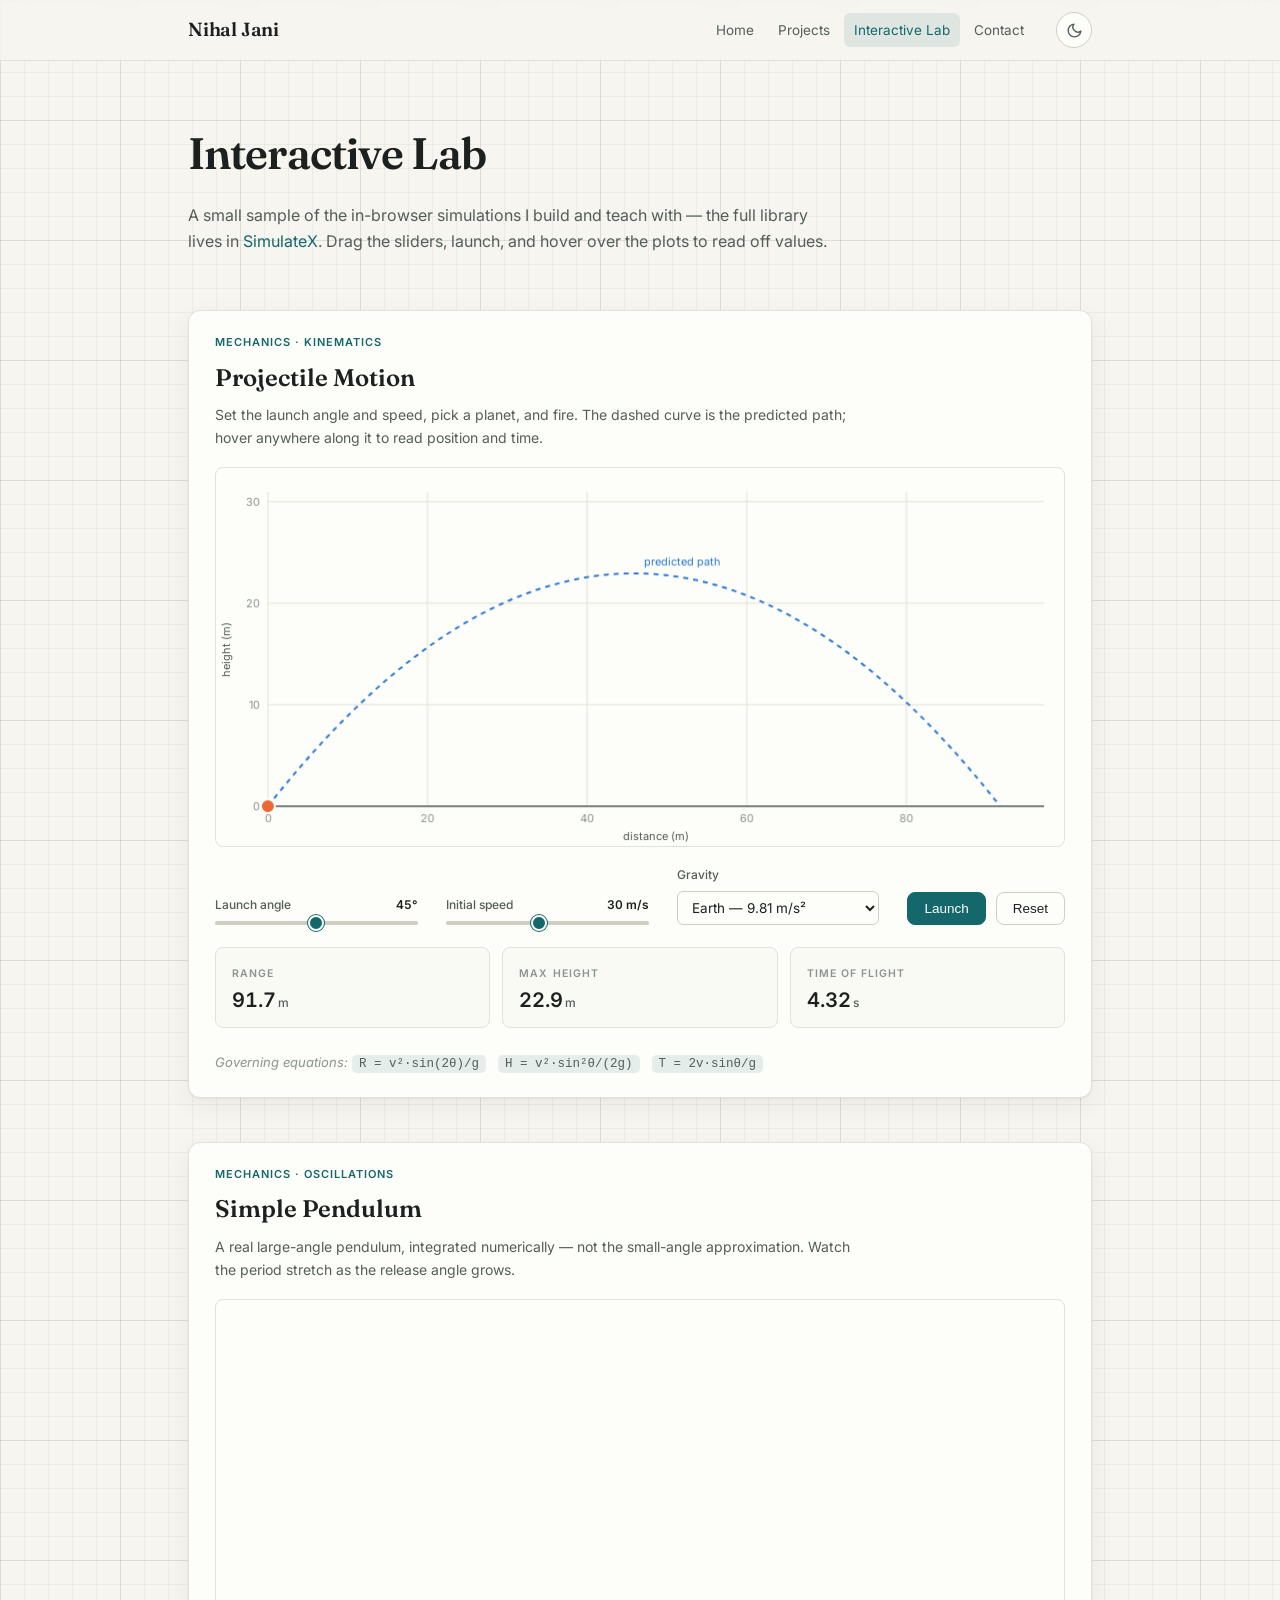
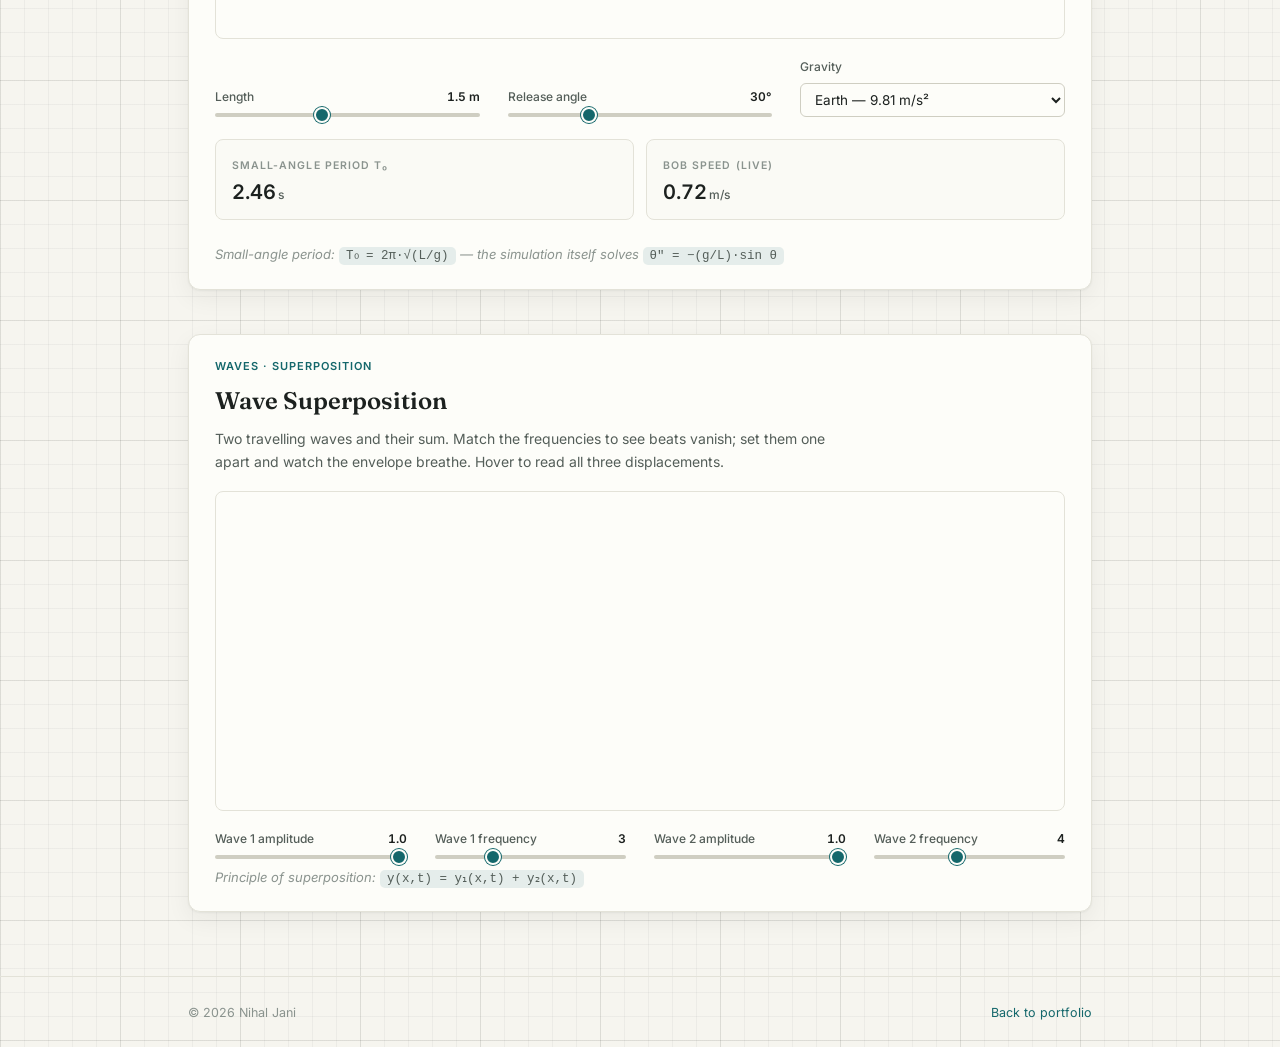
==== tools.html @ f0319551 "Add personal portfolio site with interactive physics lab Academic-style portfolio for Nihal Jani (Ab" ====
<!DOCTYPE html>
<html lang="en">
<head>
<meta charset="UTF-8" />
<meta name="viewport" content="width=device-width, initial-scale=1.0" />
<title>Interactive Lab — Nihal Jani</title>
<meta name="description" content="Interactive physics simulations by Nihal Jani: projectile motion, the simple pendulum, and wave superposition — the kind of tools used in class every day." />
<link rel="preconnect" href="https://fonts.googleapis.com" />
<link rel="preconnect" href="https://fonts.gstatic.com" crossorigin />
<link href="https://fonts.googleapis.com/css2?family=Fraunces:opsz,wght@9..144,400;9..144,600&family=Inter:wght@400;500;600&display=swap" rel="stylesheet" />
<link rel="stylesheet" href="assets/css/style.css" />
<script>
  (function () {
    var t = null;
    try { t = localStorage.getItem('theme'); } catch (e) {}
    if (!t) t = window.matchMedia('(prefers-color-scheme: dark)').matches ? 'dark' : 'light';
    if (t === 'dark') document.documentElement.setAttribute('data-theme', 'dark');
  })();
</script>
</head>
<body>

<header class="site-header">
  <div class="wrap">
    <a class="brand" href="index.html">Nihal Jani</a>
    <nav class="site-nav">
      <a href="index.html">Home</a>
      <a href="index.html#projects">Projects</a>
      <a href="tools.html" class="active">Interactive Lab</a>
      <a href="index.html#contact">Contact</a>
    </nav>
    <button class="theme-toggle" id="theme-toggle" aria-label="Toggle dark / light theme" title="Toggle theme">
      <svg class="icon-moon" viewBox="0 0 24 24" fill="none" stroke="currentColor" stroke-width="2" stroke-linecap="round" stroke-linejoin="round"><path d="M21 12.79A9 9 0 1 1 11.21 3 7 7 0 0 0 21 12.79z"/></svg>
      <svg class="icon-sun" viewBox="0 0 24 24" fill="none" stroke="currentColor" stroke-width="2" stroke-linecap="round" stroke-linejoin="round"><circle cx="12" cy="12" r="5"/><line x1="12" y1="1" x2="12" y2="3"/><line x1="12" y1="21" x2="12" y2="23"/><line x1="4.22" y1="4.22" x2="5.64" y2="5.64"/><line x1="18.36" y1="18.36" x2="19.78" y2="19.78"/><line x1="1" y1="12" x2="3" y2="12"/><line x1="21" y1="12" x2="23" y2="12"/><line x1="4.22" y1="19.78" x2="5.64" y2="18.36"/><line x1="18.36" y1="5.64" x2="19.78" y2="4.22"/></svg>
    </button>
  </div>
</header>

<main class="wrap">

  <div class="lab-intro">
    <h1>Interactive Lab</h1>
    <p>A small sample of the in-browser simulations I build and teach with — the full library lives in <a href="index.html#projects">SimulateX</a>. Drag the sliders, launch, and hover over the plots to read off values.</p>
  </div>

  <!-- ============ PROJECTILE MOTION ============ -->
  <div class="sim">
    <div class="sim-head">
      <div class="kind">Mechanics · Kinematics</div>
      <h2>Projectile Motion</h2>
      <p>Set the launch angle and speed, pick a planet, and fire. The dashed curve is the predicted path; hover anywhere along it to read position and time.</p>
    </div>
    <div class="sim-canvas-wrap">
      <canvas id="sim-projectile" aria-label="Projectile motion simulation"></canvas>
      <div class="sim-tip" id="pj-tip"></div>
    </div>
    <div class="sim-controls">
      <div class="ctl">
        <label for="pj-angle">Launch angle <output id="pj-angle-out">45°</output></label>
        <input type="range" id="pj-angle" min="10" max="80" step="1" value="45" />
      </div>
      <div class="ctl">
        <label for="pj-speed">Initial speed <output id="pj-speed-out">30 m/s</output></label>
        <input type="range" id="pj-speed" min="5" max="60" step="1" value="30" />
      </div>
      <div class="ctl">
        <label for="pj-gravity">Gravity</label>
        <select id="pj-gravity">
          <option value="9.81" selected>Earth — 9.81 m/s²</option>
          <option value="1.62">Moon — 1.62 m/s²</option>
          <option value="3.71">Mars — 3.71 m/s²</option>
          <option value="24.79">Jupiter — 24.79 m/s²</option>
        </select>
      </div>
      <div class="sim-actions">
        <button class="btn primary" id="pj-launch" type="button">Launch</button>
        <button class="btn" id="pj-reset" type="button">Reset</button>
      </div>
    </div>
    <div class="readouts">
      <div class="readout"><span class="r-label">Range</span><div class="r-value" id="pj-range">0<small>m</small></div></div>
      <div class="readout"><span class="r-label">Max height</span><div class="r-value" id="pj-height">0<small>m</small></div></div>
      <div class="readout"><span class="r-label">Time of flight</span><div class="r-value" id="pj-time">0<small>s</small></div></div>
    </div>
    <p class="formula">Governing equations: <code>R = v²·sin(2θ)/g</code> &nbsp; <code>H = v²·sin²θ/(2g)</code> &nbsp; <code>T = 2v·sinθ/g</code></p>
  </div>

  <!-- ============ PENDULUM ============ -->
  <div class="sim">
    <div class="sim-head">
      <div class="kind">Mechanics · Oscillations</div>
      <h2>Simple Pendulum</h2>
      <p>A real large-angle pendulum, integrated numerically — not the small-angle approximation. Watch the period stretch as the release angle grows.</p>
    </div>
    <div class="sim-canvas-wrap">
      <canvas id="sim-pendulum" aria-label="Simple pendulum simulation"></canvas>
    </div>
    <div class="sim-controls">
      <div class="ctl">
        <label for="pd-length">Length <output id="pd-length-out">1.5 m</output></label>
        <input type="range" id="pd-length" min="0.5" max="3" step="0.1" value="1.5" />
      </div>
      <div class="ctl">
        <label for="pd-angle">Release angle <output id="pd-angle-out">30°</output></label>
        <input type="range" id="pd-angle" min="5" max="90" step="1" value="30" />
      </div>
      <div class="ctl">
        <label for="pd-gravity">Gravity</label>
        <select id="pd-gravity">
          <option value="9.81" selected>Earth — 9.81 m/s²</option>
          <option value="1.62">Moon — 1.62 m/s²</option>
          <option value="3.71">Mars — 3.71 m/s²</option>
        </select>
      </div>
    </div>
    <div class="readouts">
      <div class="readout"><span class="r-label">Small-angle period T₀</span><div class="r-value" id="pd-period">0<small>s</small></div></div>
      <div class="readout"><span class="r-label">Bob speed (live)</span><div class="r-value" id="pd-energy">0<small>m/s</small></div></div>
    </div>
    <p class="formula">Small-angle period: <code>T₀ = 2π·√(L/g)</code> — the simulation itself solves <code>θ&#x2033; = −(g/L)·sin θ</code></p>
  </div>

  <!-- ============ WAVES ============ -->
  <div class="sim">
    <div class="sim-head">
      <div class="kind">Waves · Superposition</div>
      <h2>Wave Superposition</h2>
      <p>Two travelling waves and their sum. Match the frequencies to see beats vanish; set them one apart and watch the envelope breathe. Hover to read all three displacements.</p>
    </div>
    <div class="sim-canvas-wrap">
      <canvas id="sim-waves" aria-label="Wave superposition simulation"></canvas>
      <div class="sim-tip" id="wv-tip"></div>
    </div>
    <div class="sim-controls">
      <div class="ctl">
        <label for="wv-a1">Wave 1 amplitude <output id="wv-a1-out">1.0</output></label>
        <input type="range" id="wv-a1" min="0" max="1" step="0.1" value="1" />
      </div>
      <div class="ctl">
        <label for="wv-f1">Wave 1 frequency <output id="wv-f1-out">3</output></label>
        <input type="range" id="wv-f1" min="1" max="8" step="1" value="3" />
      </div>
      <div class="ctl">
        <label for="wv-a2">Wave 2 amplitude <output id="wv-a2-out">1.0</output></label>
        <input type="range" id="wv-a2" min="0" max="1" step="0.1" value="1" />
      </div>
      <div class="ctl">
        <label for="wv-f2">Wave 2 frequency <output id="wv-f2-out">4</output></label>
        <input type="range" id="wv-f2" min="1" max="8" step="1" value="4" />
      </div>
    </div>
    <p class="formula">Principle of superposition: <code>y(x,t) = y₁(x,t) + y₂(x,t)</code></p>
  </div>

  <div style="height:56px"></div>

</main>

<footer class="site-footer">
  <div class="wrap">
    <span>&copy; <span id="yr"></span> Nihal Jani</span>
    <span><a href="index.html">Back to portfolio</a></span>
  </div>
</footer>

<script src="assets/js/theme.js"></script>
<script src="assets/js/main.js"></script>
<script src="assets/js/sims.js"></script>
</body>
</html>
---- assets/css/style.css ----
/* ==========================================================================
   Nihal Jani — personal portfolio
   Theme: "Field Notes" — graph-paper light mode, chalkboard dark mode.
   ========================================================================== */

:root{
  --bg:#f6f5ef;
  --surface:#fdfdf9;
  --ink:#1c211f;
  --soft:#545e59;
  --faint:#8a938e;
  --rule:#e3e2d8;
  --rule-strong:#cfcec2;
  --accent:#14676b;
  --accent-soft:rgba(20,103,107,.10);
  --accent-2:#b4550a;
  --grid:rgba(28,33,31,.045);
  --grid-major:rgba(28,33,31,.08);
  --shadow:0 1px 2px rgba(28,33,31,.05),0 8px 24px rgba(28,33,31,.06);
  /* sim series (validated: light surface #fdfdf9) */
  --series-1:#2a78d6;
  --series-2:#1baf7a;
  --series-3:#eb6834;
  --series-4:#e34948;
  --serif:"Fraunces",Georgia,serif;
  --sans:"Inter",system-ui,-apple-system,"Segoe UI",sans-serif;
}
[data-theme="dark"]{
  --bg:#0e1213;
  --surface:#171b1e;
  --ink:#e9ece8;
  --soft:#a9b2ac;
  --faint:#717b76;
  --rule:#262c2d;
  --rule-strong:#39413f;
  --accent:#4cc4b4;
  --accent-soft:rgba(76,196,180,.12);
  --accent-2:#f0a35c;
  --grid:rgba(233,236,232,.045);
  --grid-major:rgba(233,236,232,.075);
  --shadow:0 1px 2px rgba(0,0,0,.35),0 10px 30px rgba(0,0,0,.35);
  /* sim series (validated: dark surface #171b1e) */
  --series-1:#3987e5;
  --series-2:#199e70;
  --series-3:#d95926;
  --series-4:#e66767;
}

*{box-sizing:border-box;margin:0;padding:0;}
html{scroll-behavior:smooth;}
section[id]{scroll-margin-top:76px;}
body{
  background:
    linear-gradient(var(--grid) 1px,transparent 1px),
    linear-gradient(90deg,var(--grid) 1px,transparent 1px),
    linear-gradient(var(--grid-major) 1px,transparent 1px),
    linear-gradient(90deg,var(--grid-major) 1px,transparent 1px),
    var(--bg);
  background-size:24px 24px,24px 24px,120px 120px,120px 120px;
  color:var(--ink);
  font-family:var(--sans);
  font-size:16px;line-height:1.65;
  -webkit-font-smoothing:antialiased;
  transition:background-color .3s,color .3s;
}
a{color:var(--accent);text-decoration:none;}
a:hover{text-decoration:underline;text-underline-offset:3px;}
::selection{background:var(--accent-soft);}

.wrap{max-width:960px;margin:0 auto;padding:0 28px;}

/* ---------- header ---------- */
.site-header{
  position:sticky;top:0;z-index:50;
  background:color-mix(in srgb,var(--bg) 84%,transparent);
  backdrop-filter:blur(10px);-webkit-backdrop-filter:blur(10px);
  border-bottom:1px solid var(--rule);
}
.site-header .wrap{display:flex;align-items:center;gap:22px;height:60px;}
.brand{font-family:var(--serif);font-weight:600;font-size:19px;color:var(--ink);letter-spacing:-.01em;}
.brand:hover{text-decoration:none;color:var(--accent);}
.site-nav{display:flex;gap:4px;margin-left:auto;flex-wrap:wrap;}
.site-nav a{
  font-size:13.5px;color:var(--soft);padding:6px 10px;border-radius:6px;
}
.site-nav a:hover{color:var(--ink);background:var(--accent-soft);text-decoration:none;}
.site-nav a.active{color:var(--accent);background:var(--accent-soft);}
.theme-toggle{
  border:1px solid var(--rule-strong);background:var(--surface);color:var(--soft);
  width:36px;height:36px;border-radius:50%;cursor:pointer;flex:none;
  display:grid;place-items:center;transition:transform .2s,color .2s,border-color .2s;
}
.theme-toggle:hover{color:var(--accent);border-color:var(--accent);transform:rotate(15deg);}
.theme-toggle svg{width:17px;height:17px;}
[data-theme="dark"] .icon-moon{display:none;}
:not([data-theme="dark"]) .icon-sun{display:none;}
[data-theme="dark"] .icon-sun{display:block;}

/* ---------- hero ---------- */
.hero{position:relative;overflow:hidden;border-bottom:1px solid var(--rule);}
.hero-canvas{position:absolute;inset:0;width:100%;height:100%;pointer-events:none;}
.hero .wrap{position:relative;padding-top:84px;padding-bottom:72px;}
.hero-kicker{font-size:11.5px;letter-spacing:.14em;text-transform:uppercase;color:var(--accent);font-weight:600;margin-bottom:14px;}
.hero h1{font-family:var(--serif);font-weight:600;font-size:clamp(40px,7vw,64px);line-height:1.04;letter-spacing:-.02em;}
.hero-roles{margin-top:18px;font-size:17px;color:var(--soft);max-width:560px;}
.hero-roles b{color:var(--ink);font-weight:600;}
.hero-cta{margin-top:28px;display:flex;gap:12px;flex-wrap:wrap;}
.btn{
  display:inline-flex;align-items:center;gap:8px;font-size:14px;font-weight:500;
  padding:10px 18px;border-radius:8px;border:1px solid var(--rule-strong);
  background:var(--surface);color:var(--ink);transition:border-color .2s,transform .15s;
}
.btn:hover{text-decoration:none;border-color:var(--accent);transform:translateY(-1px);}
.btn.primary{background:var(--accent);border-color:var(--accent);color:#fff;}
[data-theme="dark"] .btn.primary{color:#0e1213;}
.btn.primary:hover{filter:brightness(1.08);}

/* ---------- sections ---------- */
.section{padding:56px 0;border-bottom:1px solid var(--rule);}
.section:last-of-type{border-bottom:none;}
.section-head{display:flex;align-items:baseline;gap:14px;margin-bottom:30px;}
.section-head h2{font-family:var(--serif);font-size:26px;font-weight:600;letter-spacing:-.01em;}
.section-head .num{font-size:12px;color:var(--faint);font-variant-numeric:tabular-nums;}
.section-head::after{content:"";flex:1;height:1px;background:var(--rule);}

.about-2col{display:grid;grid-template-columns:1fr 210px;gap:40px;align-items:start;}
.prose p{margin-bottom:16px;color:var(--soft);}
.prose p:last-child{margin-bottom:0;}
.prose strong{color:var(--ink);font-weight:600;}
.lead{font-family:var(--serif);font-size:22px;line-height:1.5;color:var(--ink)!important;}
.portrait{
  width:100%;aspect-ratio:4/5;border-radius:10px;overflow:hidden;
  background:linear-gradient(160deg,var(--surface),var(--rule));
  border:1px solid var(--rule-strong);box-shadow:var(--shadow);
  display:grid;place-items:center;color:var(--faint);font-size:11.5px;
  letter-spacing:.04em;text-align:center;padding:14px;
}
.portrait img{width:100%;height:100%;object-fit:cover;display:block;}

.entry{padding:20px 0;border-top:1px solid var(--rule);display:grid;grid-template-columns:140px 1fr;gap:24px;}
.entry:first-child{border-top:none;padding-top:0;}
.entry .when{font-size:13px;color:var(--faint);font-variant-numeric:tabular-nums;padding-top:4px;}
.entry h3{font-family:var(--serif);font-size:19px;font-weight:600;margin-bottom:3px;}
.entry .where{font-size:14px;color:var(--soft);margin-bottom:7px;}
.entry .what p{font-size:14.5px;color:var(--soft);}

.facts{list-style:none;display:flex;flex-direction:column;gap:14px;}
.facts li{padding-left:22px;position:relative;font-size:15px;color:var(--soft);}
.facts li::before{content:"";position:absolute;left:0;top:11px;width:7px;height:7px;border-radius:50%;background:var(--accent);}
.facts li b{color:var(--ink);font-weight:600;}

/* ---------- project cards ---------- */
.projects{display:grid;grid-template-columns:1fr 1fr;gap:18px;}
.proj{
  border:1px solid var(--rule);border-radius:10px;padding:24px;background:var(--surface);
  box-shadow:var(--shadow);transition:border-color .2s,transform .2s;
}
.proj:hover{border-color:var(--accent);transform:translateY(-2px);}
.proj .kind{font-size:11px;letter-spacing:.09em;text-transform:uppercase;color:var(--accent);font-weight:600;margin-bottom:10px;}
.proj h3{font-family:var(--serif);font-size:20px;font-weight:600;margin-bottom:8px;}
.proj p{font-size:14px;color:var(--soft);}
.earlier{margin-top:6px;font-size:14px;color:var(--soft);grid-column:1/-1;}
.earlier b{color:var(--ink);font-weight:500;}

/* ---------- contact / footer ---------- */
.contact-grid{display:grid;grid-template-columns:repeat(auto-fit,minmax(200px,1fr));gap:22px;}
.contact-grid .label{font-size:10.5px;letter-spacing:.12em;text-transform:uppercase;color:var(--faint);display:block;margin-bottom:6px;font-weight:600;}
.contact-grid div{font-size:15px;color:var(--soft);}
.site-footer{border-top:1px solid var(--rule);padding:26px 0;font-size:12.5px;color:var(--faint);}
.site-footer .wrap{display:flex;justify-content:space-between;gap:14px;flex-wrap:wrap;}

/* ---------- reveal animation ---------- */
.fade{opacity:0;transform:translateY(12px);transition:opacity .6s ease,transform .6s ease;}
.fade.in{opacity:1;transform:none;}

/* ==========================================================================
   Interactive lab (tools.html)
   ========================================================================== */
.lab-intro{padding:56px 0 12px;}
.lab-intro h1{font-family:var(--serif);font-size:clamp(32px,5vw,44px);font-weight:600;letter-spacing:-.02em;margin-bottom:12px;}
.lab-intro p{color:var(--soft);max-width:640px;}

.sim{margin:44px 0 8px;border:1px solid var(--rule);border-radius:12px;background:var(--surface);box-shadow:var(--shadow);overflow:hidden;}
.sim-head{padding:22px 26px 0;}
.sim-head .kind{font-size:11px;letter-spacing:.09em;text-transform:uppercase;color:var(--accent);font-weight:600;margin-bottom:6px;}
.sim-head h2{font-family:var(--serif);font-size:24px;font-weight:600;margin-bottom:6px;}
.sim-head p{font-size:14px;color:var(--soft);max-width:640px;}
.sim-canvas-wrap{position:relative;margin:18px 26px 0;}
.sim canvas{display:block;width:100%;border:1px solid var(--rule);border-radius:8px;background:var(--surface);}
.sim-tip{
  position:absolute;pointer-events:none;background:var(--ink);color:var(--bg);
  font-size:12px;line-height:1.45;padding:7px 10px;border-radius:6px;white-space:nowrap;
  transform:translate(-50%,calc(-100% - 10px));opacity:0;transition:opacity .12s;
  font-variant-numeric:tabular-nums;box-shadow:var(--shadow);z-index:5;
}
.sim-tip.show{opacity:1;}

.sim-controls{display:flex;flex-wrap:wrap;gap:18px 28px;padding:18px 26px 8px;align-items:end;}
.ctl{display:flex;flex-direction:column;gap:6px;min-width:170px;flex:1;}
.ctl label{font-size:12px;color:var(--soft);font-weight:500;display:flex;justify-content:space-between;gap:10px;}
.ctl label output{color:var(--ink);font-weight:600;font-variant-numeric:tabular-nums;}
.ctl input[type=range]{
  -webkit-appearance:none;appearance:none;width:100%;height:4px;border-radius:2px;
  background:var(--rule-strong);outline:none;cursor:pointer;
}
.ctl input[type=range]::-webkit-slider-thumb{
  -webkit-appearance:none;appearance:none;width:16px;height:16px;border-radius:50%;
  background:var(--accent);border:2px solid var(--surface);box-shadow:0 0 0 1px var(--accent);
}
.ctl input[type=range]::-moz-range-thumb{
  width:14px;height:14px;border-radius:50%;background:var(--accent);
  border:2px solid var(--surface);box-shadow:0 0 0 1px var(--accent);
}
.ctl select{
  font:inherit;font-size:13.5px;color:var(--ink);background:var(--surface);
  border:1px solid var(--rule-strong);border-radius:6px;padding:7px 10px;cursor:pointer;
}
.sim-actions{display:flex;gap:10px;flex:none;}
.sim-actions .btn{font-size:13.5px;padding:8px 16px;}

.readouts{display:flex;flex-wrap:wrap;gap:12px;padding:14px 26px 24px;}
.readout{
  border:1px solid var(--rule);border-radius:8px;padding:10px 16px;min-width:130px;flex:1;
  background:color-mix(in srgb,var(--surface) 60%,var(--bg));
}
.readout .r-label{font-size:10.5px;letter-spacing:.1em;text-transform:uppercase;color:var(--faint);font-weight:600;}
.readout .r-value{font-size:20px;font-weight:600;color:var(--ink);font-variant-numeric:tabular-nums;}
.readout .r-value small{font-size:12px;color:var(--soft);font-weight:500;margin-left:2px;}

.formula{padding:0 26px 22px;font-size:13px;color:var(--faint);font-style:italic;}
.formula code{font-style:normal;font-family:ui-monospace,SFMono-Regular,Menlo,monospace;font-size:12.5px;color:var(--soft);background:var(--accent-soft);padding:2px 7px;border-radius:5px;}

/* ---------- responsive ---------- */
@media(max-width:860px){
  .about-2col{grid-template-columns:1fr;gap:24px;}
  .portrait{max-width:210px;order:-1;}
  .projects{grid-template-columns:1fr;}
  .entry{grid-template-columns:1fr;gap:4px;}
  .entry .when{padding-top:0;}
  .site-header .wrap{height:auto;padding-top:10px;padding-bottom:10px;flex-wrap:wrap;gap:8px 14px;}
  .site-nav{margin-left:0;width:100%;order:3;}
  .theme-toggle{margin-left:auto;}
  .sim-canvas-wrap,.sim-controls,.readouts,.formula{margin-left:0;margin-right:0;}
  .sim-canvas-wrap{margin:16px 16px 0;}
  .sim-controls{padding:16px 16px 6px;}
  .readouts{padding:12px 16px 20px;}
  .formula{padding:0 16px 20px;}
}
@media(prefers-reduced-motion:reduce){
  *{transition:none!important;animation:none!important;scroll-behavior:auto!important;}
  .fade{opacity:1;transform:none;}
}
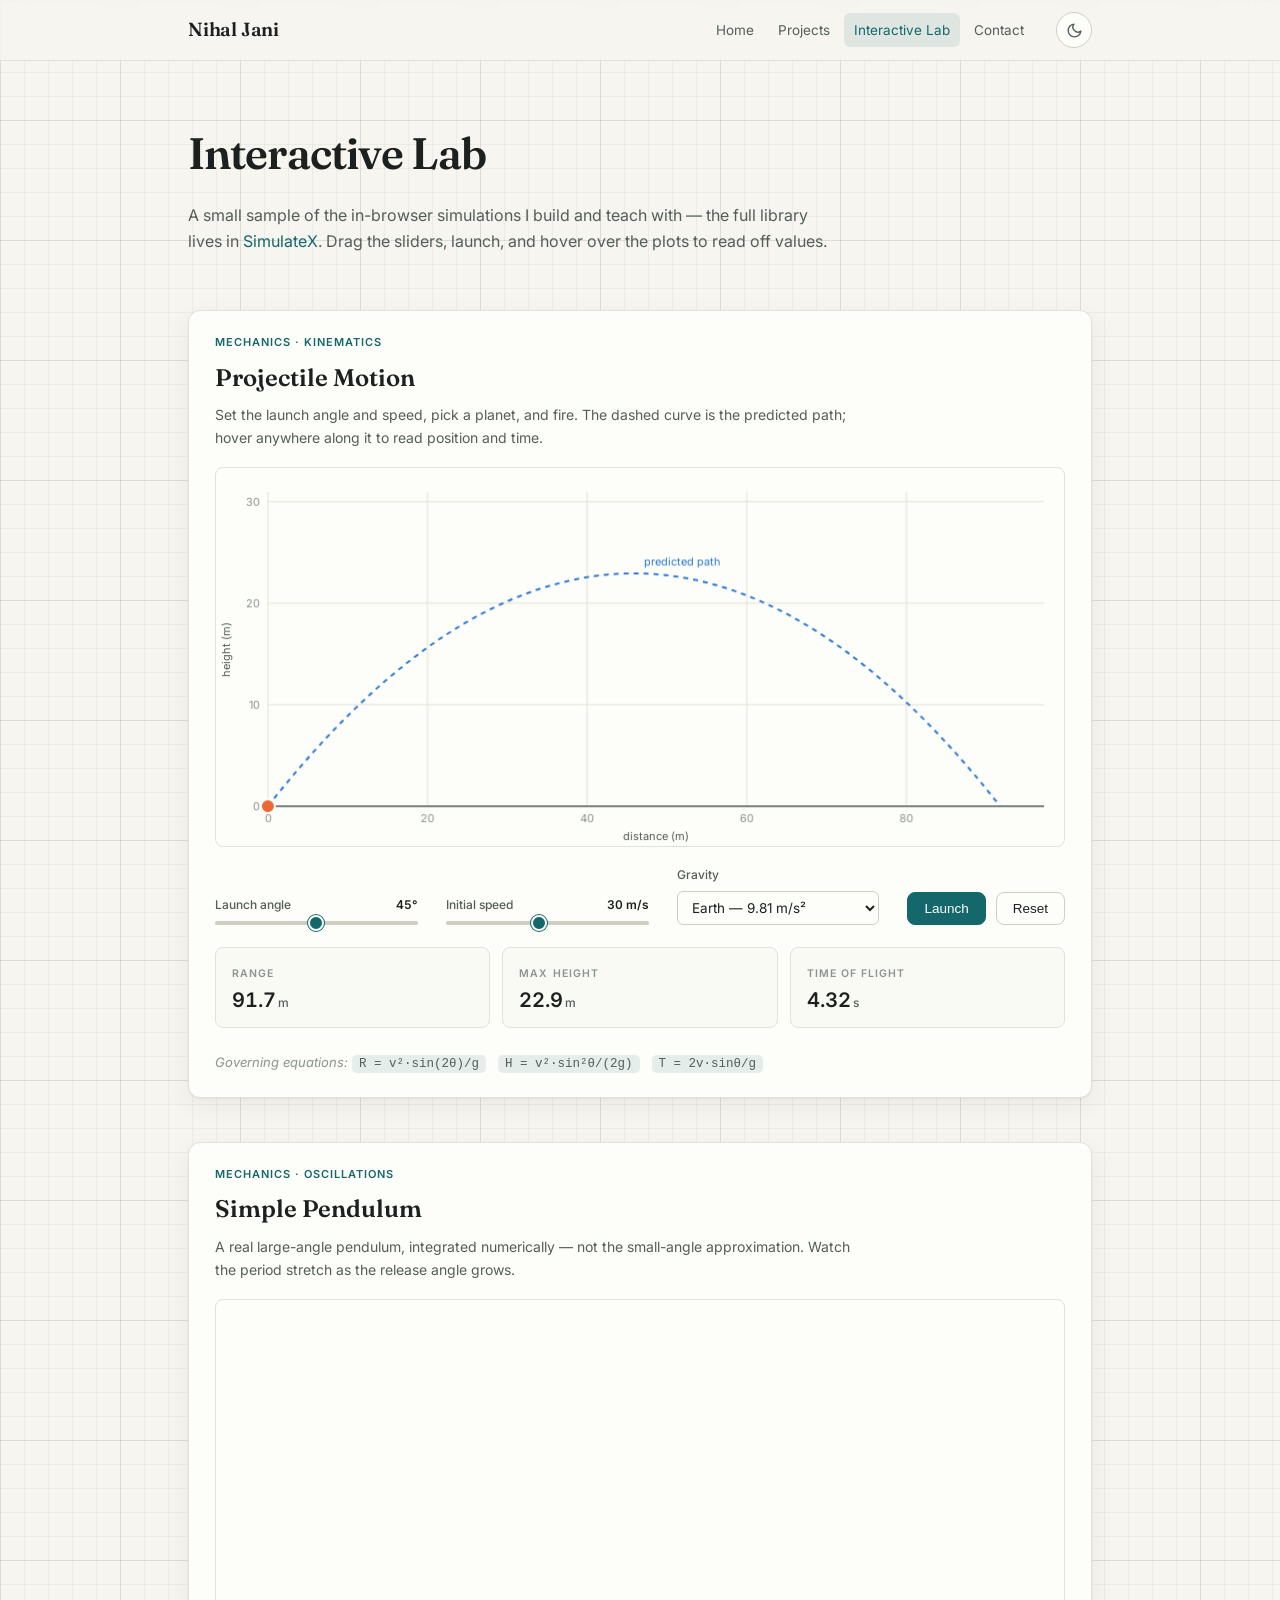
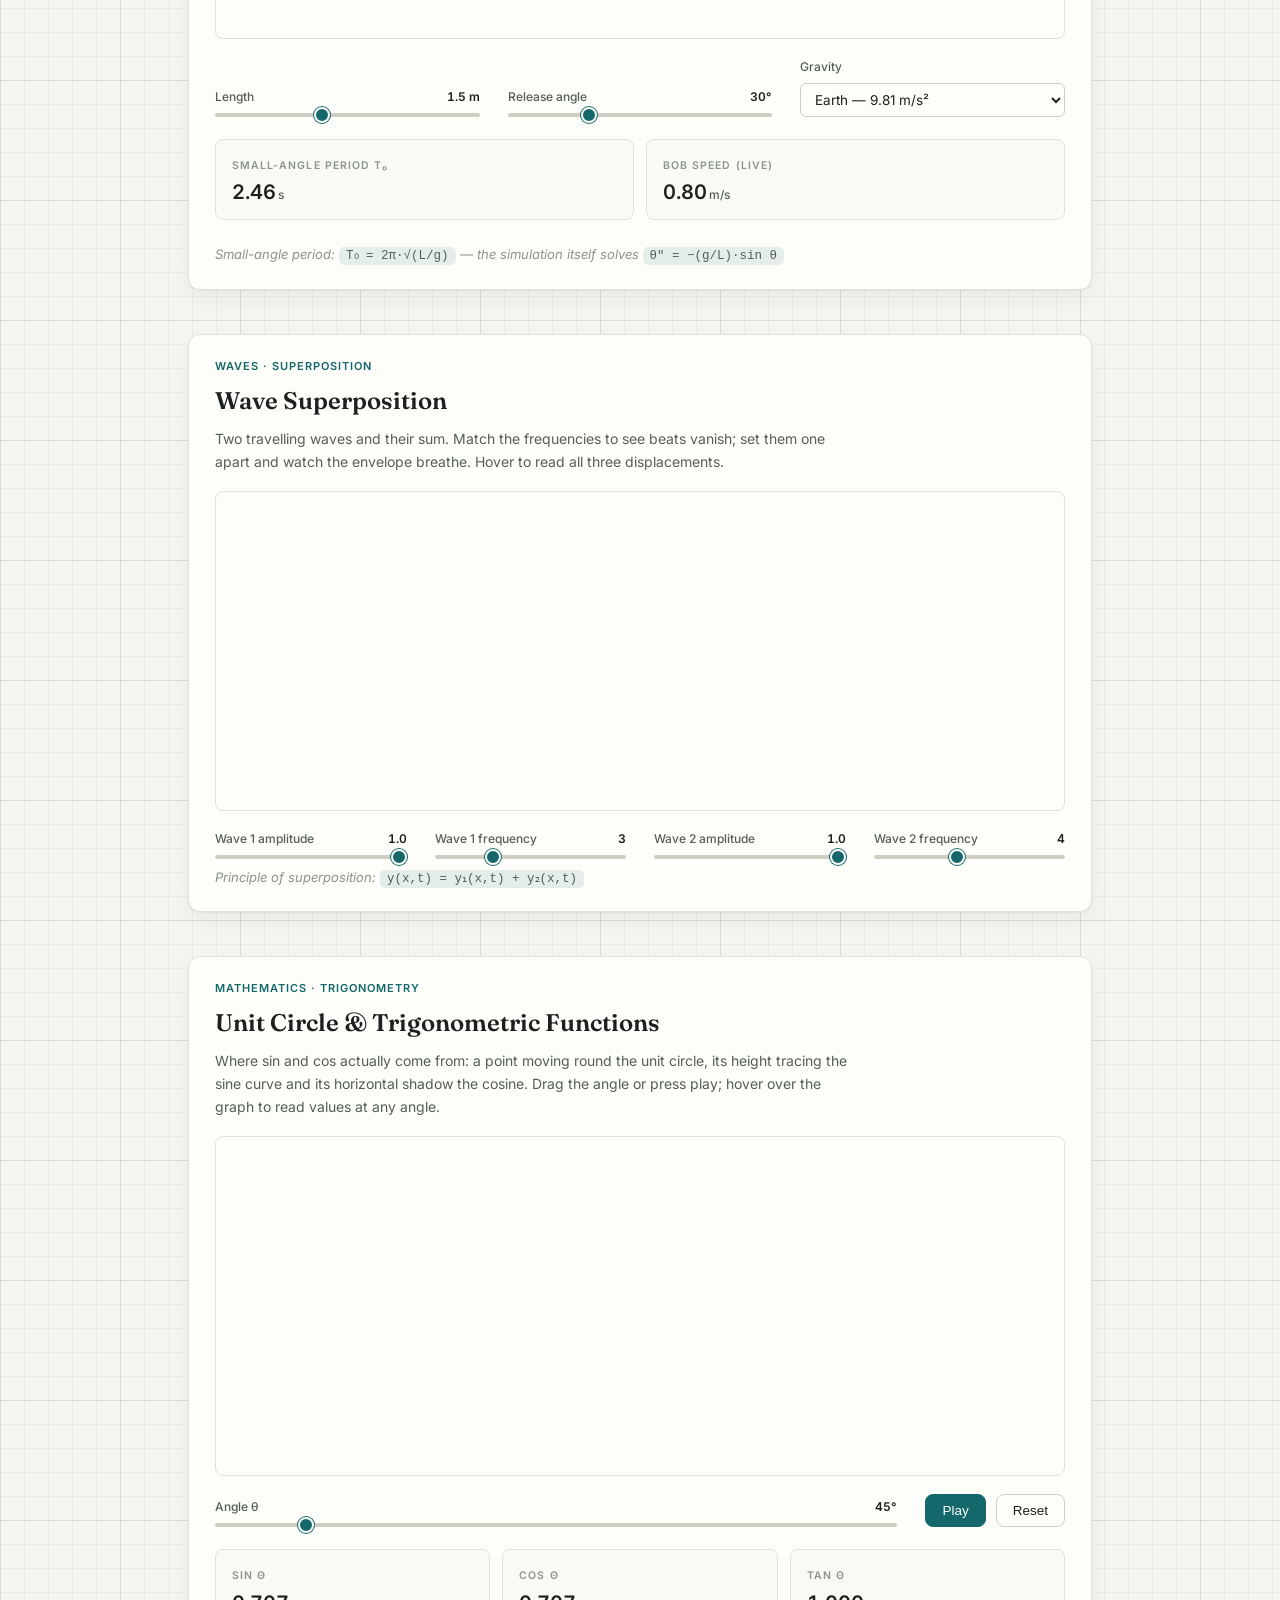
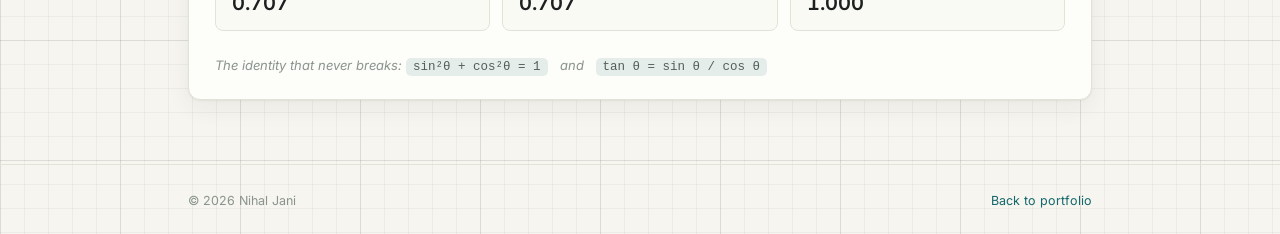
==== commit 94c39402: "Add unit circle & trig functions maths simulation A point moving round the unit circle traces the si" ====
--- a/tools.html
+++ b/tools.html
@@ -152,6 +152,35 @@
     <p class="formula">Principle of superposition: <code>y(x,t) = y₁(x,t) + y₂(x,t)</code></p>
   </div>
 
+  <!-- ============ UNIT CIRCLE ============ -->
+  <div class="sim">
+    <div class="sim-head">
+      <div class="kind">Mathematics · Trigonometry</div>
+      <h2>Unit Circle &amp; Trigonometric Functions</h2>
+      <p>Where sin and cos actually come from: a point moving round the unit circle, its height tracing the sine curve and its horizontal shadow the cosine. Drag the angle or press play; hover over the graph to read values at any angle.</p>
+    </div>
+    <div class="sim-canvas-wrap">
+      <canvas id="sim-circle" aria-label="Unit circle and trigonometric functions simulation"></canvas>
+      <div class="sim-tip" id="uc-tip"></div>
+    </div>
+    <div class="sim-controls">
+      <div class="ctl">
+        <label for="uc-theta">Angle θ <output id="uc-theta-out">45°</output></label>
+        <input type="range" id="uc-theta" min="0" max="360" step="1" value="45" />
+      </div>
+      <div class="sim-actions">
+        <button class="btn primary" id="uc-play" type="button">Play</button>
+        <button class="btn" id="uc-reset" type="button">Reset</button>
+      </div>
+    </div>
+    <div class="readouts">
+      <div class="readout"><span class="r-label">sin θ</span><div class="r-value" id="uc-sin">0<small>&nbsp;</small></div></div>
+      <div class="readout"><span class="r-label">cos θ</span><div class="r-value" id="uc-cos">0<small>&nbsp;</small></div></div>
+      <div class="readout"><span class="r-label">tan θ</span><div class="r-value" id="uc-tan">0<small>&nbsp;</small></div></div>
+    </div>
+    <p class="formula">The identity that never breaks: <code>sin²θ + cos²θ = 1</code> &nbsp; and &nbsp; <code>tan θ = sin θ / cos θ</code></p>
+  </div>
+
   <div style="height:56px"></div>
 
 </main>
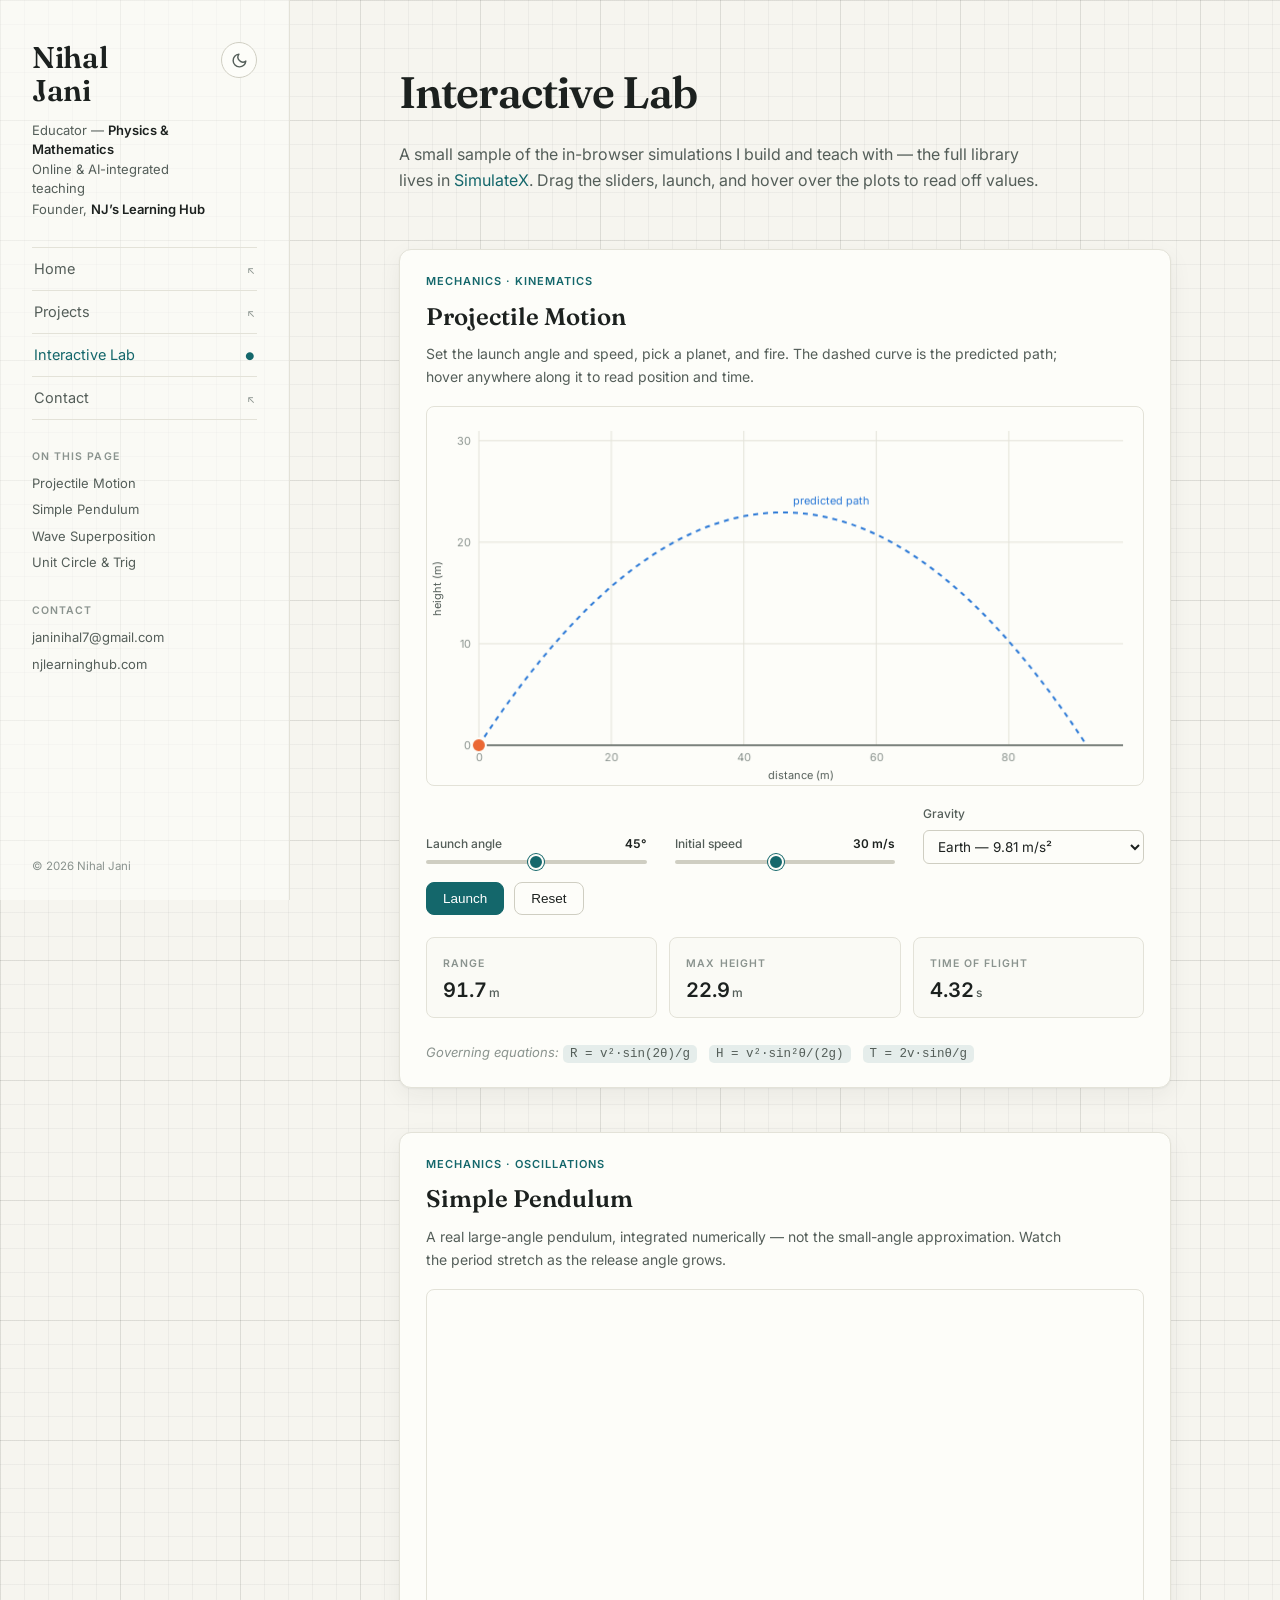
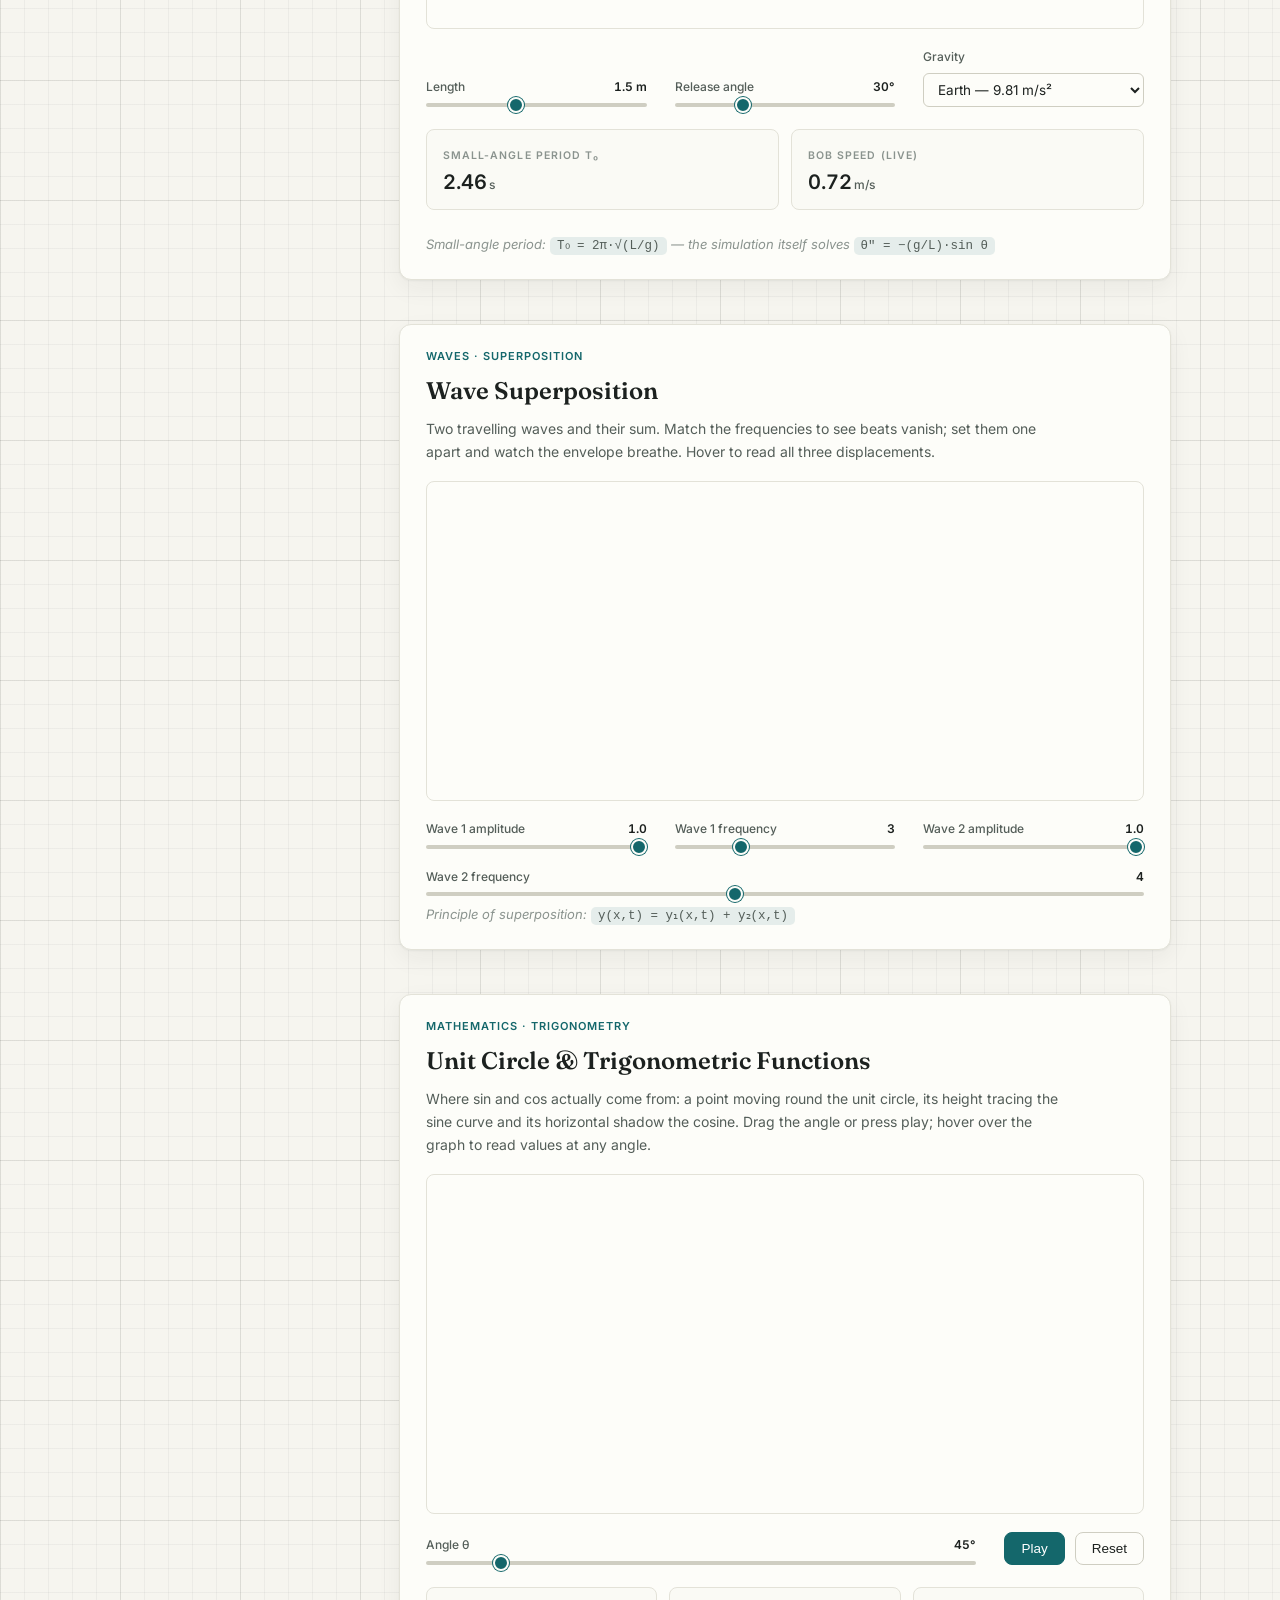
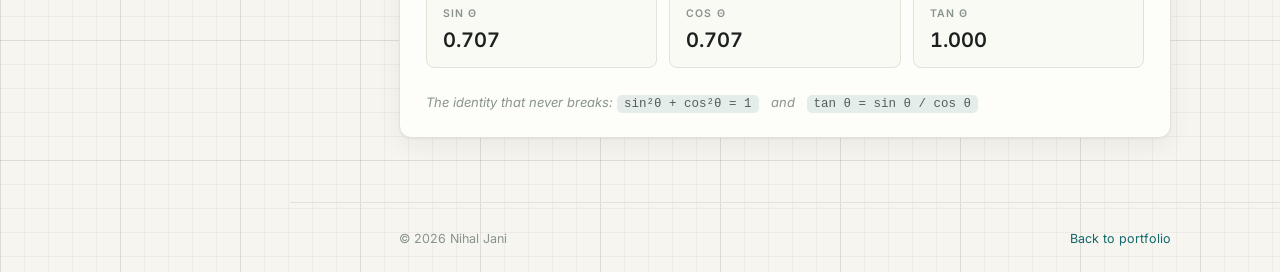
==== commit f41ddfb8: "Replace sticky top header with fixed left sidebar The navigation now lives in a fixed left rail carr" ====
--- a/tools.html
+++ b/tools.html
@@ -20,23 +20,53 @@
 </head>
 <body>
 
-<header class="site-header">
-  <div class="wrap">
-    <a class="brand" href="index.html">Nihal Jani</a>
-    <nav class="site-nav">
-      <a href="index.html">Home</a>
-      <a href="index.html#projects">Projects</a>
-      <a href="tools.html" class="active">Interactive Lab</a>
-      <a href="index.html#contact">Contact</a>
-    </nav>
+<aside class="rail">
+  <div class="rail-top">
+    <div>
+      <a class="rail-name" href="index.html">Nihal<br/>Jani</a>
+      <div class="rail-roles">
+        <div>Educator &mdash; <b>Physics &amp; Mathematics</b></div>
+        <div>Online &amp; AI-integrated teaching</div>
+        <div>Founder, <b>NJ&rsquo;s Learning Hub</b></div>
+      </div>
+    </div>
     <button class="theme-toggle" id="theme-toggle" aria-label="Toggle dark / light theme" title="Toggle theme">
       <svg class="icon-moon" viewBox="0 0 24 24" fill="none" stroke="currentColor" stroke-width="2" stroke-linecap="round" stroke-linejoin="round"><path d="M21 12.79A9 9 0 1 1 11.21 3 7 7 0 0 0 21 12.79z"/></svg>
       <svg class="icon-sun" viewBox="0 0 24 24" fill="none" stroke="currentColor" stroke-width="2" stroke-linecap="round" stroke-linejoin="round"><circle cx="12" cy="12" r="5"/><line x1="12" y1="1" x2="12" y2="3"/><line x1="12" y1="21" x2="12" y2="23"/><line x1="4.22" y1="4.22" x2="5.64" y2="5.64"/><line x1="18.36" y1="18.36" x2="19.78" y2="19.78"/><line x1="1" y1="12" x2="3" y2="12"/><line x1="21" y1="12" x2="23" y2="12"/><line x1="4.22" y1="19.78" x2="5.64" y2="18.36"/><line x1="18.36" y1="5.64" x2="19.78" y2="4.22"/></svg>
     </button>
   </div>
-</header>
-
-<main class="wrap">
+
+  <nav class="rail-nav">
+    <a href="index.html">Home <span class="n">&#8598;</span></a>
+    <a href="index.html#projects">Projects <span class="n">&#8598;</span></a>
+    <a href="tools.html" class="active">Interactive Lab <span class="n">&#9679;</span></a>
+    <a href="index.html#contact">Contact <span class="n">&#8598;</span></a>
+  </nav>
+
+  <div class="rail-block">
+    <span class="label">On this page</span>
+    <div class="rail-contact">
+      <span>Projectile Motion</span>
+      <span>Simple Pendulum</span>
+      <span>Wave Superposition</span>
+      <span>Unit Circle &amp; Trig</span>
+    </div>
+  </div>
+
+  <div class="rail-block">
+    <span class="label">Contact</span>
+    <div class="rail-contact">
+      <span>janinihal7@gmail.com</span>
+      <span>njlearninghub.com</span>
+    </div>
+  </div>
+
+  <div class="rail-foot">&copy; <span class="yr"></span> Nihal Jani</div>
+</aside>
+
+<main>
+
+<div class="wrap">
 
   <div class="lab-intro">
     <h1>Interactive Lab</h1>
@@ -183,11 +213,13 @@
 
   <div style="height:56px"></div>
 
+</div>
+
 </main>
 
 <footer class="site-footer">
   <div class="wrap">
-    <span>&copy; <span id="yr"></span> Nihal Jani</span>
+    <span>&copy; <span class="yr"></span> Nihal Jani</span>
     <span><a href="index.html">Back to portfolio</a></span>
   </div>
 </footer>
--- a/assets/css/style.css
+++ b/assets/css/style.css
@@ -24,6 +24,7 @@
   --series-4:#e34948;
   --serif:"Fraunces",Georgia,serif;
   --sans:"Inter",system-ui,-apple-system,"Segoe UI",sans-serif;
+  --rail:290px;
 }
 [data-theme="dark"]{
   --bg:#0e1213;
@@ -48,7 +49,7 @@
 
 *{box-sizing:border-box;margin:0;padding:0;}
 html{scroll-behavior:smooth;}
-section[id]{scroll-margin-top:76px;}
+section[id]{scroll-margin-top:24px;}
 body{
   background:
     linear-gradient(var(--grid) 1px,transparent 1px),
@@ -67,24 +68,38 @@
 a:hover{text-decoration:underline;text-underline-offset:3px;}
 ::selection{background:var(--accent-soft);}
 
-.wrap{max-width:960px;margin:0 auto;padding:0 28px;}
-
-/* ---------- header ---------- */
-.site-header{
-  position:sticky;top:0;z-index:50;
-  background:color-mix(in srgb,var(--bg) 84%,transparent);
-  backdrop-filter:blur(10px);-webkit-backdrop-filter:blur(10px);
+.wrap{max-width:860px;margin:0 auto;padding:0 44px;}
+
+/* ---------- left rail ---------- */
+.rail{
+  position:fixed;top:0;left:0;bottom:0;width:var(--rail);z-index:50;
+  border-right:1px solid var(--rule);
+  background:color-mix(in srgb,var(--surface) 55%,transparent);
+  padding:42px 32px 24px;overflow-y:auto;
+  display:flex;flex-direction:column;gap:28px;
+}
+.rail-top{display:flex;justify-content:space-between;align-items:flex-start;gap:12px;}
+.rail-name{font-family:var(--serif);font-weight:600;font-size:30px;line-height:1.08;letter-spacing:-.01em;color:var(--ink);}
+.rail-name:hover{text-decoration:none;color:var(--accent);}
+.rail-roles{display:flex;flex-direction:column;gap:2px;margin-top:12px;}
+.rail-roles div{font-size:13px;color:var(--soft);line-height:1.45;}
+.rail-roles b{color:var(--ink);font-weight:600;}
+.rail-nav{display:flex;flex-direction:column;}
+.rail-nav a{
+  display:flex;justify-content:space-between;align-items:baseline;
+  padding:9px 2px;font-size:14.5px;color:var(--soft);
   border-bottom:1px solid var(--rule);
 }
-.site-header .wrap{display:flex;align-items:center;gap:22px;height:60px;}
-.brand{font-family:var(--serif);font-weight:600;font-size:19px;color:var(--ink);letter-spacing:-.01em;}
-.brand:hover{text-decoration:none;color:var(--accent);}
-.site-nav{display:flex;gap:4px;margin-left:auto;flex-wrap:wrap;}
-.site-nav a{
-  font-size:13.5px;color:var(--soft);padding:6px 10px;border-radius:6px;
-}
-.site-nav a:hover{color:var(--ink);background:var(--accent-soft);text-decoration:none;}
-.site-nav a.active{color:var(--accent);background:var(--accent-soft);}
+.rail-nav a:first-child{border-top:1px solid var(--rule);}
+.rail-nav a .n{font-size:10.5px;color:var(--faint);font-variant-numeric:tabular-nums;}
+.rail-nav a:hover{color:var(--ink);text-decoration:none;padding-left:6px;transition:padding .2s,color .2s;}
+.rail-nav a.active{color:var(--accent);}
+.rail-nav a.active .n{color:var(--accent);}
+.rail-block .label{font-size:10.5px;letter-spacing:.1em;text-transform:uppercase;color:var(--faint);display:block;margin-bottom:8px;font-weight:600;}
+.rail-contact{display:flex;flex-direction:column;gap:5px;font-size:13px;color:var(--soft);}
+.rail-meta{font-size:13px;color:var(--soft);}
+.rail-foot{margin-top:auto;font-size:11.5px;color:var(--faint);padding-top:16px;}
+main,.site-footer{margin-left:var(--rail);}
 .theme-toggle{
   border:1px solid var(--rule-strong);background:var(--surface);color:var(--soft);
   width:36px;height:36px;border-radius:50%;cursor:pointer;flex:none;
@@ -231,15 +246,26 @@
 .formula code{font-style:normal;font-family:ui-monospace,SFMono-Regular,Menlo,monospace;font-size:12.5px;color:var(--soft);background:var(--accent-soft);padding:2px 7px;border-radius:5px;}
 
 /* ---------- responsive ---------- */
-@media(max-width:860px){
+@media(max-width:940px){
+  .rail{
+    position:static;width:auto;height:auto;bottom:auto;
+    border-right:none;border-bottom:1px solid var(--rule);
+    padding:28px 24px 20px;overflow:visible;gap:20px;
+  }
+  .rail-foot{display:none;}
+  .rail-nav{flex-direction:row;flex-wrap:wrap;gap:0 18px;}
+  .rail-nav a{border:none!important;padding:4px 0;font-size:14px;}
+  .rail-nav a:hover{padding-left:0;}
+  .rail-nav a .n{display:none;}
+  .rail-block{display:none;}
+  main,.site-footer{margin-left:0;}
+  .wrap{padding:0 24px;}
+  .hero .wrap{padding-top:44px;padding-bottom:44px;}
   .about-2col{grid-template-columns:1fr;gap:24px;}
   .portrait{max-width:210px;order:-1;}
   .projects{grid-template-columns:1fr;}
   .entry{grid-template-columns:1fr;gap:4px;}
   .entry .when{padding-top:0;}
-  .site-header .wrap{height:auto;padding-top:10px;padding-bottom:10px;flex-wrap:wrap;gap:8px 14px;}
-  .site-nav{margin-left:0;width:100%;order:3;}
-  .theme-toggle{margin-left:auto;}
   .sim-canvas-wrap,.sim-controls,.readouts,.formula{margin-left:0;margin-right:0;}
   .sim-canvas-wrap{margin:16px 16px 0;}
   .sim-controls{padding:16px 16px 6px;}
